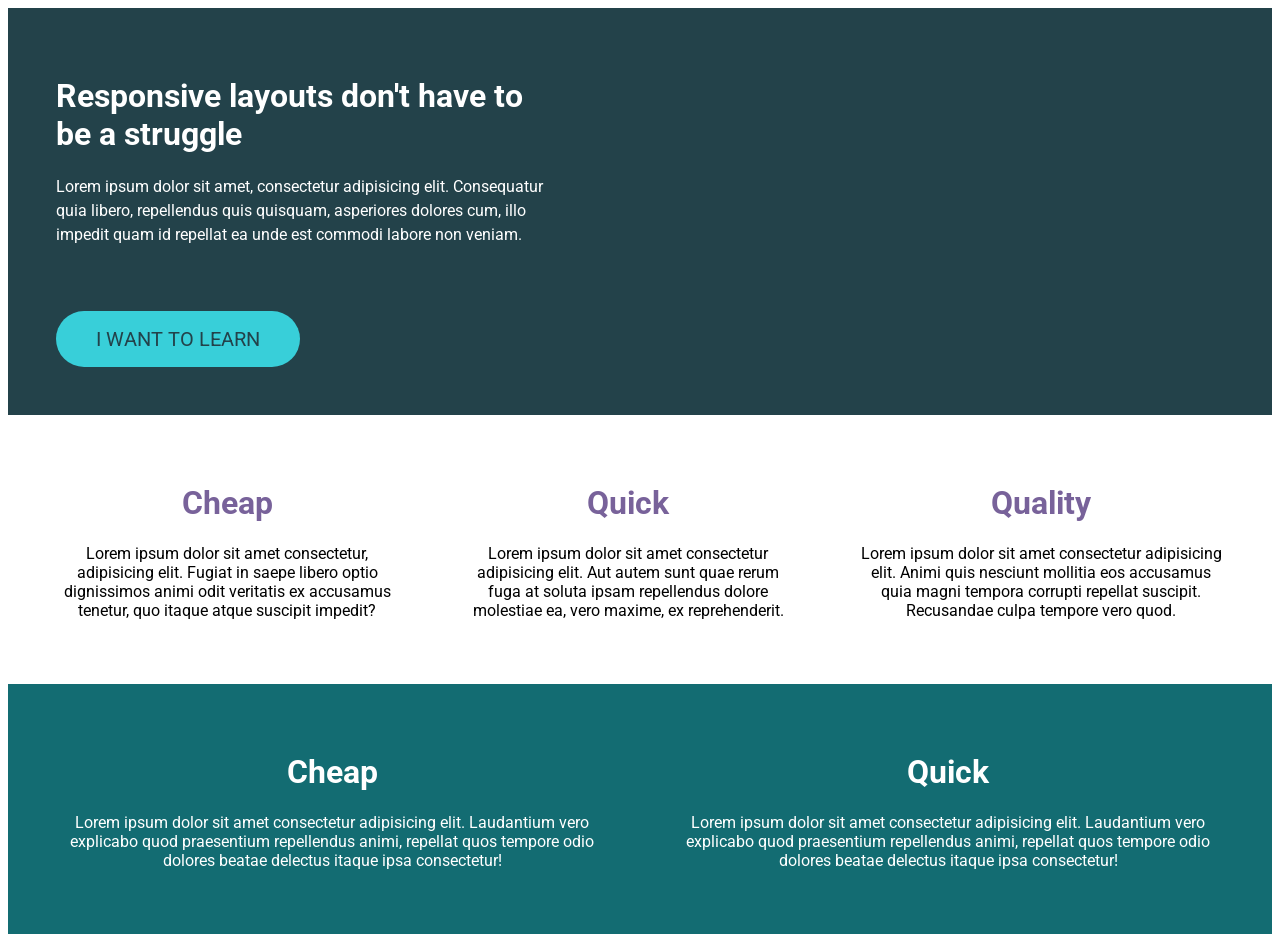
==== flexbox-challenge01/index.html @ 86d271c1 "complete flexbox challenge01" ====
<!doctype html>
<html lang="en">
  <head>
    <meta charset="UTF-8" />
    <meta
      name="viewport"
      content="width=device-width, initial-scale=1.0" />
    <link
      rel="stylesheet"
      href="styles.css" />
    <link
      rel="preconnect"
      href="https://fonts.googleapis.com" />
    <link
      rel="preconnect"
      href="https://fonts.gstatic.com"
      crossorigin />
    <link
      href="https://fonts.googleapis.com/css2?family=Fraunces:ital,opsz,wght@0,9..144,100..900;1,9..144,100..900&family=Montserrat:ital,wght@0,100..900;1,100..900&family=Roboto:ital,wght@0,100..900;1,100..900&display=swap"
      rel="stylesheet" />
    <title>Document</title>
  </head>
  <body>
    <div class="hero">
      <div class="hero__container">
        <div class="hero__content">
          <h1>
            Responsive layouts don't have to be a struggle
          </h1>
          <p>
            Lorem ipsum dolor sit amet, consectetur
            adipisicing elit. Consequatur quia libero,
            repellendus quis quisquam, asperiores dolores
            cum, illo impedit quam id repellat ea unde est
            commodi labore non veniam.
          </p>
          <a
            class="hero__btn"
            href="https://google.com"
            target="_blank">
            I want to learn
          </a>
        </div>
      </div>
    </div>
    <div class="feature">
      <div class="col">
        <h1>Cheap</h1>
        <p>
          Lorem ipsum dolor sit amet consectetur,
          adipisicing elit. Fugiat in saepe libero optio
          dignissimos animi odit veritatis ex accusamus
          tenetur, quo itaque atque suscipit impedit?
        </p>
      </div>
      <div class="col">
        <h1>Quick</h1>
        <p>
          Lorem ipsum dolor sit amet consectetur adipisicing
          elit. Aut autem sunt quae rerum fuga at soluta
          ipsam repellendus dolore molestiae ea, vero
          maxime, ex reprehenderit.
        </p>
      </div>
      <div class="col">
        <h1>Quality</h1>
        <p>
          Lorem ipsum dolor sit amet consectetur adipisicing
          elit. Animi quis nesciunt mollitia eos accusamus
          quia magni tempora corrupti repellat suscipit.
          Recusandae culpa tempore vero quod.
        </p>
      </div>
    </div>
    <div class="footer">
      <div class="col">
        <h1>Cheap</h1>
        <p>
          Lorem ipsum dolor sit amet consectetur adipisicing
          elit. Laudantium vero explicabo quod praesentium
          repellendus animi, repellat quos tempore odio
          dolores beatae delectus itaque ipsa consectetur!
        </p>
      </div>
      <div class="col">
        <h1>Quick</h1>
        <p>
          Lorem ipsum dolor sit amet consectetur adipisicing
          elit. Laudantium vero explicabo quod praesentium
          repellendus animi, repellat quos tempore odio
          dolores beatae delectus itaque ipsa consectetur!
        </p>
      </div>
    </div>
  </body>
</html>
---- flexbox-challenge01/styles.css ----
* {
  font-family: Roboto, sans-serif;
}

.hero {
  background-color: #23424a;
  color: #fff;

  .hero__container {
    max-width: 40%;
    padding: 3rem;

    .hero__content {
      p {
        line-height: 1.5rem;
      }

      a {
        margin-top: 3rem;
        display: inline-block;
        font-size: 1.25rem;
        background-color: #38cfd9;
        padding: 1rem 2.5rem;
        border-radius: 100px;
        text-decoration: none;
        color: #23424a;
        text-transform: uppercase;
      }
    }
  }
}

.feature {
  padding: 3rem;
  display: flex;
  gap: 4rem;

  .col {
    text-align: center;
    h1 {
      color: #78629a;
    }
  }
}

.footer {
  background-color: #136c72;
  padding: 3rem;
  display: flex;
  gap: 4rem;
  color: #fff;

  .col {
    text-align: center;
  }
}
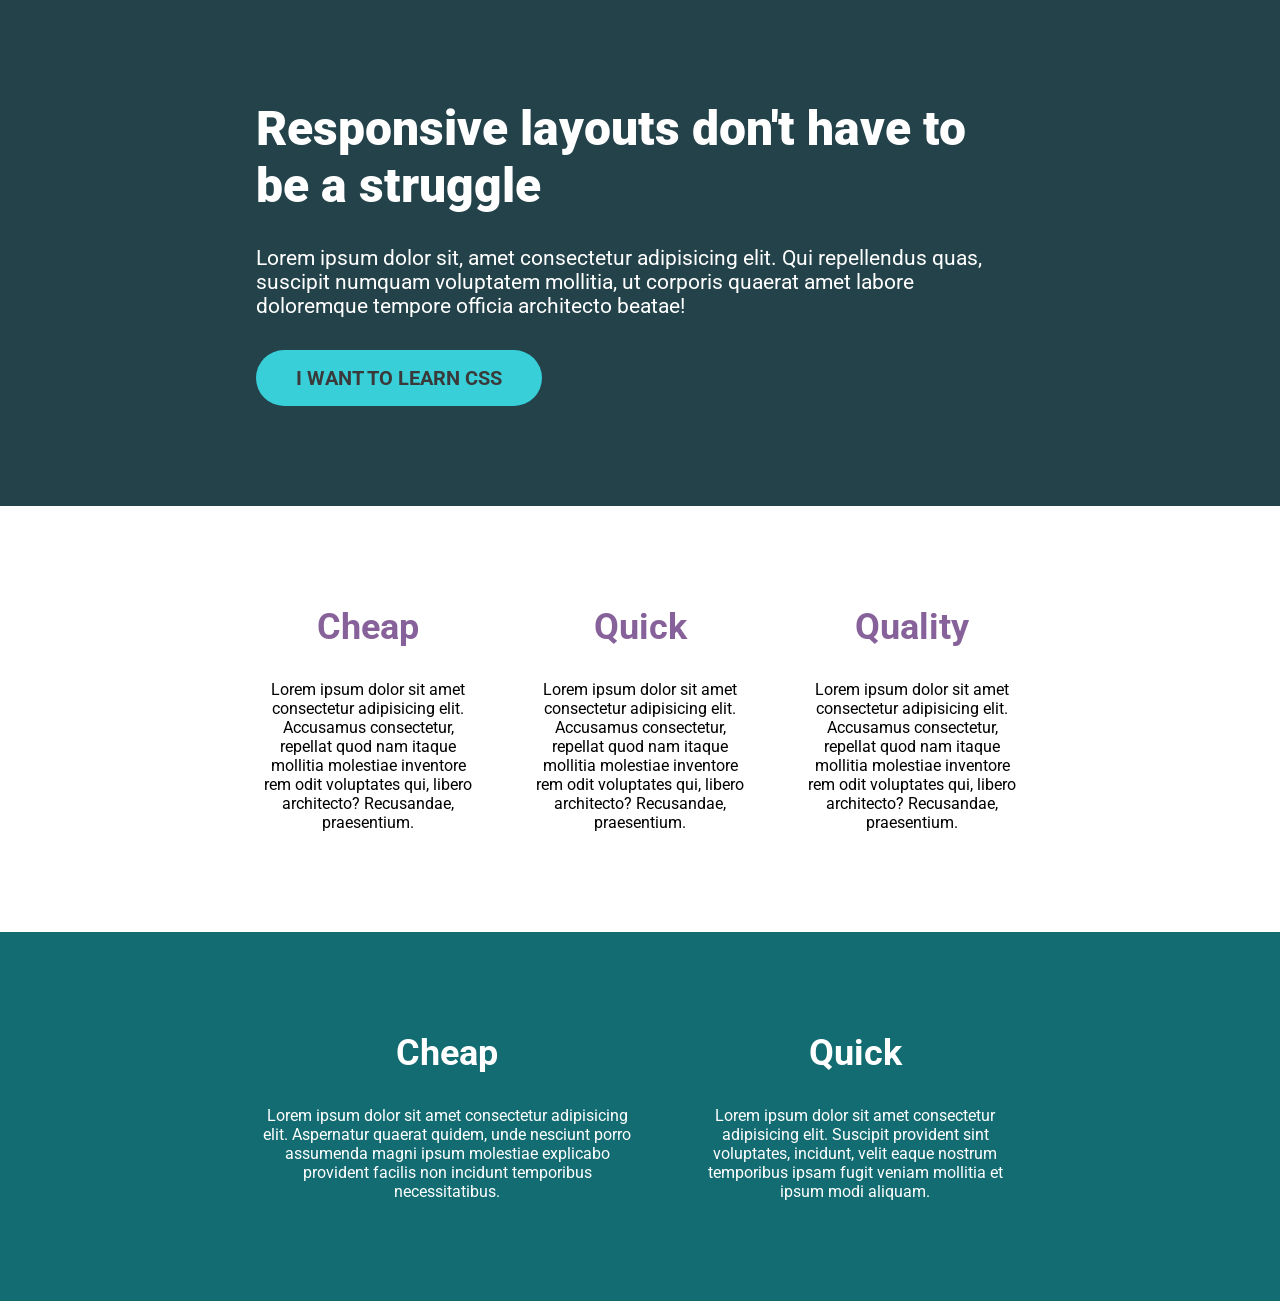
==== commit 672d85df: "restructure html and css classes" ====
--- a/flexbox-challenge01/index.html
+++ b/flexbox-challenge01/index.html
@@ -22,74 +22,84 @@
   </head>
   <body>
     <div class="hero">
-      <div class="hero__container">
+      <div class="container">
         <div class="hero__content">
           <h1>
             Responsive layouts don't have to be a struggle
           </h1>
           <p>
-            Lorem ipsum dolor sit amet, consectetur
-            adipisicing elit. Consequatur quia libero,
-            repellendus quis quisquam, asperiores dolores
-            cum, illo impedit quam id repellat ea unde est
-            commodi labore non veniam.
+            Lorem ipsum dolor sit, amet consectetur
+            adipisicing elit. Qui repellendus quas, suscipit
+            numquam voluptatem mollitia, ut corporis quaerat
+            amet labore doloremque tempore officia
+            architecto beatae!
           </p>
-          <a
-            class="hero__btn"
-            href="https://google.com"
-            target="_blank">
-            I want to learn
+          <a href="https://www.google.com">
+            I want to learn css
           </a>
         </div>
       </div>
     </div>
     <div class="feature">
-      <div class="col">
-        <h1>Cheap</h1>
-        <p>
-          Lorem ipsum dolor sit amet consectetur,
-          adipisicing elit. Fugiat in saepe libero optio
-          dignissimos animi odit veritatis ex accusamus
-          tenetur, quo itaque atque suscipit impedit?
-        </p>
-      </div>
-      <div class="col">
-        <h1>Quick</h1>
-        <p>
-          Lorem ipsum dolor sit amet consectetur adipisicing
-          elit. Aut autem sunt quae rerum fuga at soluta
-          ipsam repellendus dolore molestiae ea, vero
-          maxime, ex reprehenderit.
-        </p>
-      </div>
-      <div class="col">
-        <h1>Quality</h1>
-        <p>
-          Lorem ipsum dolor sit amet consectetur adipisicing
-          elit. Animi quis nesciunt mollitia eos accusamus
-          quia magni tempora corrupti repellat suscipit.
-          Recusandae culpa tempore vero quod.
-        </p>
+      <div class="container">
+        <div class="row">
+          <div class="col">
+            <h2 class="col-title purple">Cheap</h2>
+            <p>
+              Lorem ipsum dolor sit amet consectetur
+              adipisicing elit. Accusamus consectetur,
+              repellat quod nam itaque mollitia molestiae
+              inventore rem odit voluptates qui, libero
+              architecto? Recusandae, praesentium.
+            </p>
+          </div>
+          <div class="col">
+            <h2 class="col-title purple">Quick</h2>
+            <p>
+              Lorem ipsum dolor sit amet consectetur
+              adipisicing elit. Accusamus consectetur,
+              repellat quod nam itaque mollitia molestiae
+              inventore rem odit voluptates qui, libero
+              architecto? Recusandae, praesentium.
+            </p>
+          </div>
+          <div class="col">
+            <h2 class="col-title purple">Quality</h2>
+            <p>
+              Lorem ipsum dolor sit amet consectetur
+              adipisicing elit. Accusamus consectetur,
+              repellat quod nam itaque mollitia molestiae
+              inventore rem odit voluptates qui, libero
+              architecto? Recusandae, praesentium.
+            </p>
+          </div>
+        </div>
       </div>
     </div>
     <div class="footer">
-      <div class="col">
-        <h1>Cheap</h1>
-        <p>
-          Lorem ipsum dolor sit amet consectetur adipisicing
-          elit. Laudantium vero explicabo quod praesentium
-          repellendus animi, repellat quos tempore odio
-          dolores beatae delectus itaque ipsa consectetur!
-        </p>
-      </div>
-      <div class="col">
-        <h1>Quick</h1>
-        <p>
-          Lorem ipsum dolor sit amet consectetur adipisicing
-          elit. Laudantium vero explicabo quod praesentium
-          repellendus animi, repellat quos tempore odio
-          dolores beatae delectus itaque ipsa consectetur!
-        </p>
+      <div class="container">
+        <div class="row">
+          <div class="col">
+            <h2 class="col-title white">Cheap</h2>
+            <p>
+              Lorem ipsum dolor sit amet consectetur
+              adipisicing elit. Aspernatur quaerat quidem,
+              unde nesciunt porro assumenda magni ipsum
+              molestiae explicabo provident facilis non
+              incidunt temporibus necessitatibus.
+            </p>
+          </div>
+          <div class="col">
+            <h2 class="col-title white">Quick</h2>
+            <p>
+              Lorem ipsum dolor sit amet consectetur
+              adipisicing elit. Suscipit provident sint
+              voluptates, incidunt, velit eaque nostrum
+              temporibus ipsam fugit veniam mollitia et
+              ipsum modi aliquam.
+            </p>
+          </div>
+        </div>
       </div>
     </div>
   </body>
--- a/flexbox-challenge01/styles.css
+++ b/flexbox-challenge01/styles.css
@@ -1,56 +1,82 @@
 * {
+  margin: 0;
+  padding: 0;
+  box-sizing: border-box;
   font-family: Roboto, sans-serif;
 }
 
+.container {
+  margin: 0 auto;
+  max-width: 60%;
+}
+
+.row {
+  display: flex;
+  gap: 3rem;
+
+  .col {
+    text-align: center;
+  }
+}
+
+.col-title {
+  font-size: 2.25rem;
+}
+
+.col-title.white {
+  color: #fff;
+}
+
+.col-title.purple {
+  color: #87629a;
+}
+
 .hero {
+  padding: 100px 0;
   background-color: #23424a;
-  color: #fff;
 
-  .hero__container {
-    max-width: 40%;
-    padding: 3rem;
+  .hero__content {
+    color: #fff;
 
-    .hero__content {
-      p {
-        line-height: 1.5rem;
-      }
+    h1 {
+      font-size: 3rem;
+      font-weight: 900;
+    }
 
-      a {
-        margin-top: 3rem;
-        display: inline-block;
-        font-size: 1.25rem;
-        background-color: #38cfd9;
-        padding: 1rem 2.5rem;
-        border-radius: 100px;
-        text-decoration: none;
-        color: #23424a;
-        text-transform: uppercase;
-      }
+    p {
+      margin-top: 2rem;
+      font-size: 1.3125rem;
+    }
+
+    a {
+      display: inline-block;
+      margin-top: 2rem;
+      background-color: #38cfd9;
+      padding: 1rem 2.5rem;
+      border-radius: 100px;
+      text-decoration: none;
+      text-transform: uppercase;
+      font-weight: 700;
+      font-size: 1.25rem;
+      color: #3a3a3a;
     }
   }
 }
 
 .feature {
-  padding: 3rem;
-  display: flex;
-  gap: 4rem;
+  padding: 100px 0;
 
-  .col {
-    text-align: center;
-    h1 {
-      color: #78629a;
-    }
+  p {
+    margin-top: 2rem;
   }
 }
 
 .footer {
+  padding: 100px 0;
   background-color: #136c72;
-  padding: 3rem;
-  display: flex;
-  gap: 4rem;
-  color: #fff;
 
-  .col {
-    text-align: center;
+  p {
+    color: white;
+    margin-top: 2rem;
   }
 }
